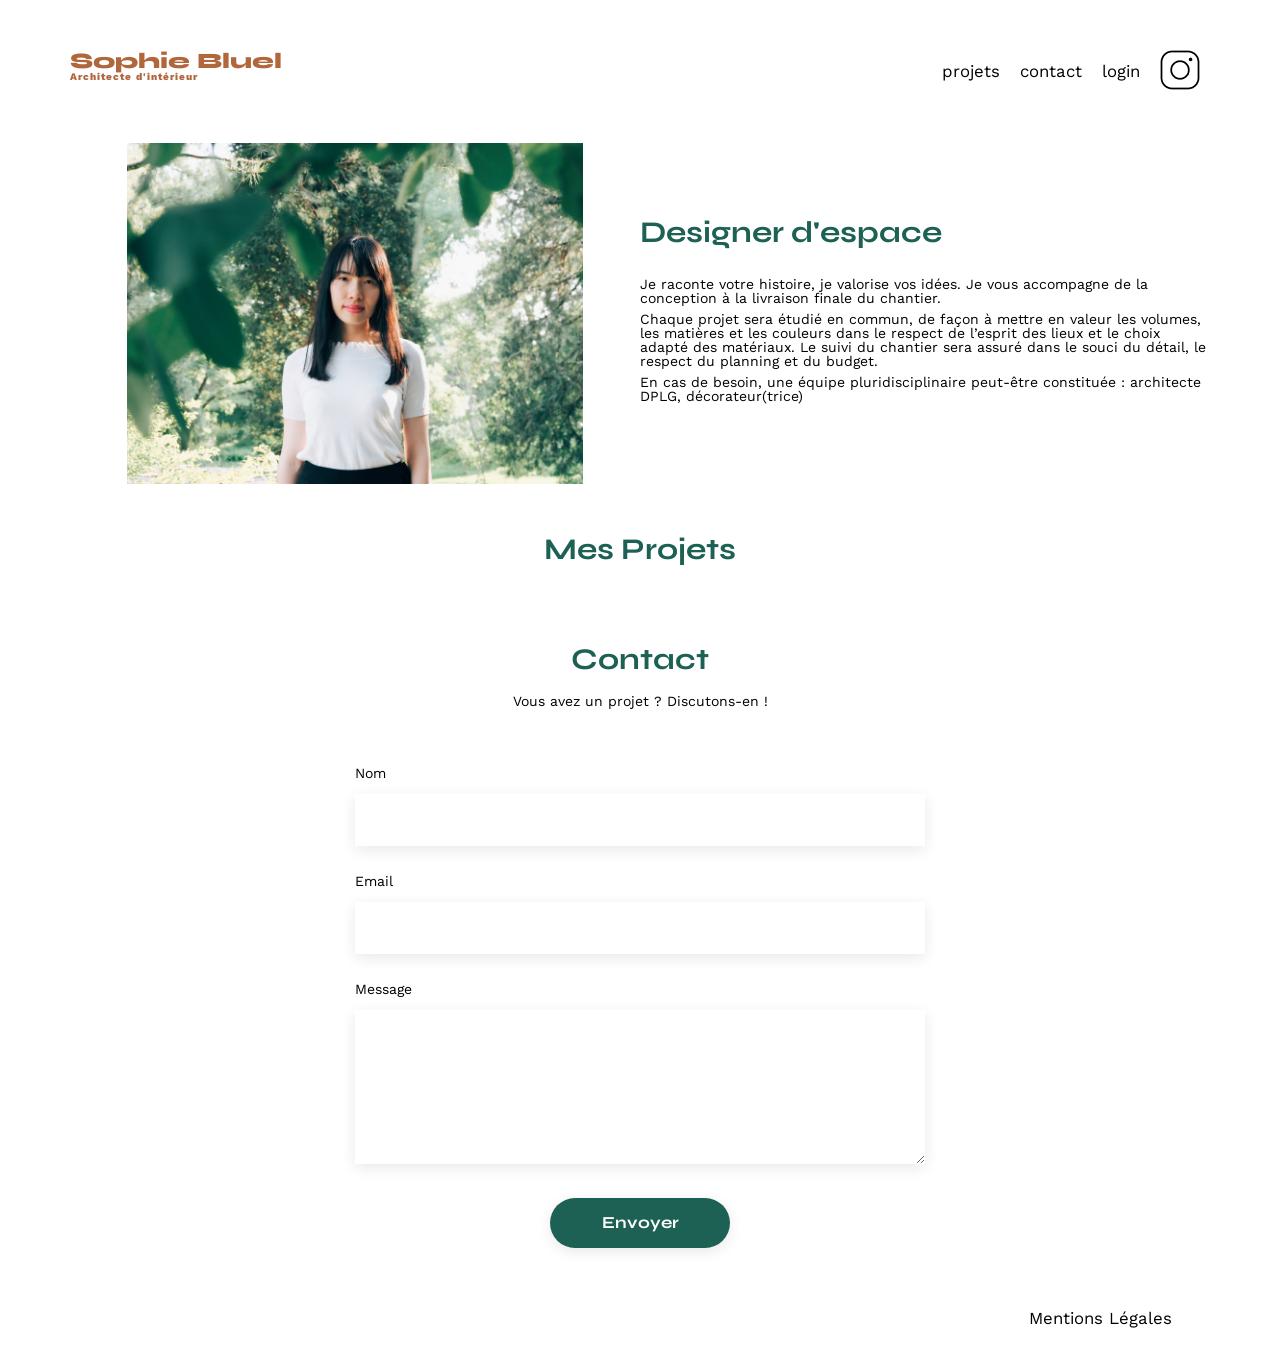
==== FrontEnd/index.html @ 7e965354 "1er commit" ====
<!DOCTYPE html>
<html lang="fr">
<head>
	<meta charset="UTF-8">
	<title>Sophie Bluel - Architecte d'intérieur</title>
	<meta name="viewport" content="width=device-width, initial-scale=1.0">
	<link rel="preconnect" href="https://fonts.googleapis.com">
	<link rel="preconnect" href="https://fonts.gstatic.com" crossorigin>
	<link href="https://fonts.googleapis.com/css2?family=Syne:wght@700;800&family=Work+Sans&display=swap" rel="stylesheet">
	<meta name="description" content="">
	<link rel="stylesheet" href="./assets/style.css">
	<script type="module" src="javascripts.js"></script>
</head>
<body>
<header>
	<h1>Sophie Bluel <span>Architecte d'intérieur</span></h1>
	<nav>
		<ul>
			<li>projets</li>
			<li>contact</li>
			<li>login</li>
			<li><img src="./assets/icons/instagram.png" alt="Instagram"></li>
		</ul>
	</nav>
</header>
<main>
	<section id="introduction">
		<figure>
			<img src="./assets/images/sophie-bluel.png" alt="">
		</figure>
		<article>
			<h2>Designer d'espace</h2>
			<p>Je raconte votre histoire, je valorise vos idées. Je vous accompagne de la conception à la livraison finale du chantier.</p>
			<p>Chaque projet sera étudié en commun, de façon à mettre en valeur les volumes, les matières et les couleurs dans le respect de l’esprit des lieux et le choix adapté des matériaux. Le suivi du chantier sera assuré dans le souci du détail, le respect du planning et du budget.</p>
			<p>En cas de besoin, une équipe pluridisciplinaire peut-être constituée : architecte DPLG, décorateur(trice)</p>
		</article>
	</section>
	<section id="portfolio">
		<h2>Mes Projets</h2>
		<div class="gallery">
			
		</div>
	</section>
	<section id="contact">
		<h2>Contact</h2>
		<p>Vous avez un projet ? Discutons-en !</p>
		<form action="#" method="post">
			<label for="name">Nom</label>
			<input type="text" name="name" id="name">
			<label for="email">Email</label>
			<input type="email" name="email" id="email">
			<label for="message">Message</label>
			<textarea name="message" id="message" cols="30" rows="10"></textarea>
			<input type="submit" value="Envoyer">
		</form>
	</section>
</main>

<footer>
	<nav>
		<ul>
			<li>Mentions Légales</li>
		</ul>
	</nav>
</footer>
</body>
</html>
---- FrontEnd/assets/style.css ----
/* http://meyerweb.com/eric/tools/css/reset/
   v2.0 | 20110126
   License: none (public domain)
*/

html, body, div, span, applet, object, iframe,
h1, h2, h3, h4, h5, h6, p, blockquote, pre,
a, abbr, acronym, address, big, cite, code,
del, dfn, em, img, ins, kbd, q, s, samp,
small, strike, strong, sub, sup, tt, var,
b, u, i, center,
dl, dt, dd, ol, ul, li,
fieldset, form, label, legend,
table, caption, tbody, tfoot, thead, tr, th, td,
article, aside, canvas, details, embed,
figure, figcaption, footer, header, hgroup,
menu, nav, output, ruby, section, summary,
time, mark, audio, video {
	margin: 0;
	padding: 0;
	border: 0;
	font-size: 100%;
	font: inherit;
	vertical-align: baseline;
}
/* HTML5 display-role reset for older browsers */
article, aside, details, figcaption, figure,
footer, header, hgroup, menu, nav, section {
	display: block;
}
body {
	line-height: 1;
}
ol, ul {
	list-style: none;
}
blockquote, q {
	quotes: none;
}
blockquote:before, blockquote:after,
q:before, q:after {
	content: '';
	content: none;
}
table {
	border-collapse: collapse;
	border-spacing: 0;
}
/** end reset css**/
body {
	max-width: 1140px;
	margin:auto;
	font-family: 'Work Sans' ;
	font-size: 14px;
}
header {
	display: flex;
	justify-content: space-between;
	margin: 50px 0
}
section {
	margin: 50px 0
}

h1{
	display: flex;
	flex-direction: column;
	font-family: 'Syne';
	font-size: 22px;
	font-weight: 800;
	color: #B1663C
}

h1 > span {
	font-family: 'Work Sans';
	font-size:10px;
	letter-spacing: 0.1em;
;
}

h2{
	font-family: 'Syne';
	font-weight: 700;
	font-size: 30px;
	color: #1D6154
}
nav ul {
	display: flex;
	align-items: center;
	list-style-type: none;

}
nav li {
	padding: 0 10px;
	font-size: 1.2em;
}

li:hover {
	color: #B1663C;
}
#introduction {
	display: flex;
	align-items: center;
}
#introduction figure {
	flex: 1
}
#introduction img {
	display: block;
	margin: auto;
	width: 80%;
}

#introduction article {
	flex: 1
}
#introduction h2 {
	margin-bottom: 1em;
}

#introduction p {
	margin-bottom: 0.5em;
}
#portfolio h2 {
	text-align: center;
	margin-bottom: 1em;
}
.gallery {
	width: 100%;
	display: grid;
	grid-template-columns: 1fr 1fr 1fr;
	grid-column-gap: 20px;
	grid-row-gap: 20px;
}

.gallery img {
	width: 100%;

}
#contact {
	width: 50%;
margin: auto;
}
#contact > * {
	text-align: center;

}
#contact h2{
	margin-bottom: 20px;
}
#contact form {
	text-align: left;
	margin-top:30px;
	display: flex;
	flex-direction: column;
}

#contact input {
	height: 50px;
	font-size: 1.2em;
	border: none;
	box-shadow: 0px 4px 14px rgba(0, 0, 0, 0.09);
}
#contact label {
	margin: 2em 0 1em 0;
}
#contact textarea {
	border: none;
	box-shadow: 0px 4px 14px rgba(0, 0, 0, 0.09);
}

input[type="submit"]{
	font-family: 'Syne';
	font-weight: 700;
	color: white;
	background-color: #1D6154;
	margin : 2em auto ;
	width: 180px;
	text-align: center;
	border-radius: 60px ;
}

footer nav ul {
	display: flex;
	justify-content: flex-end;
	margin: 2em
}

.btn-filter {
	background-color: red;
}
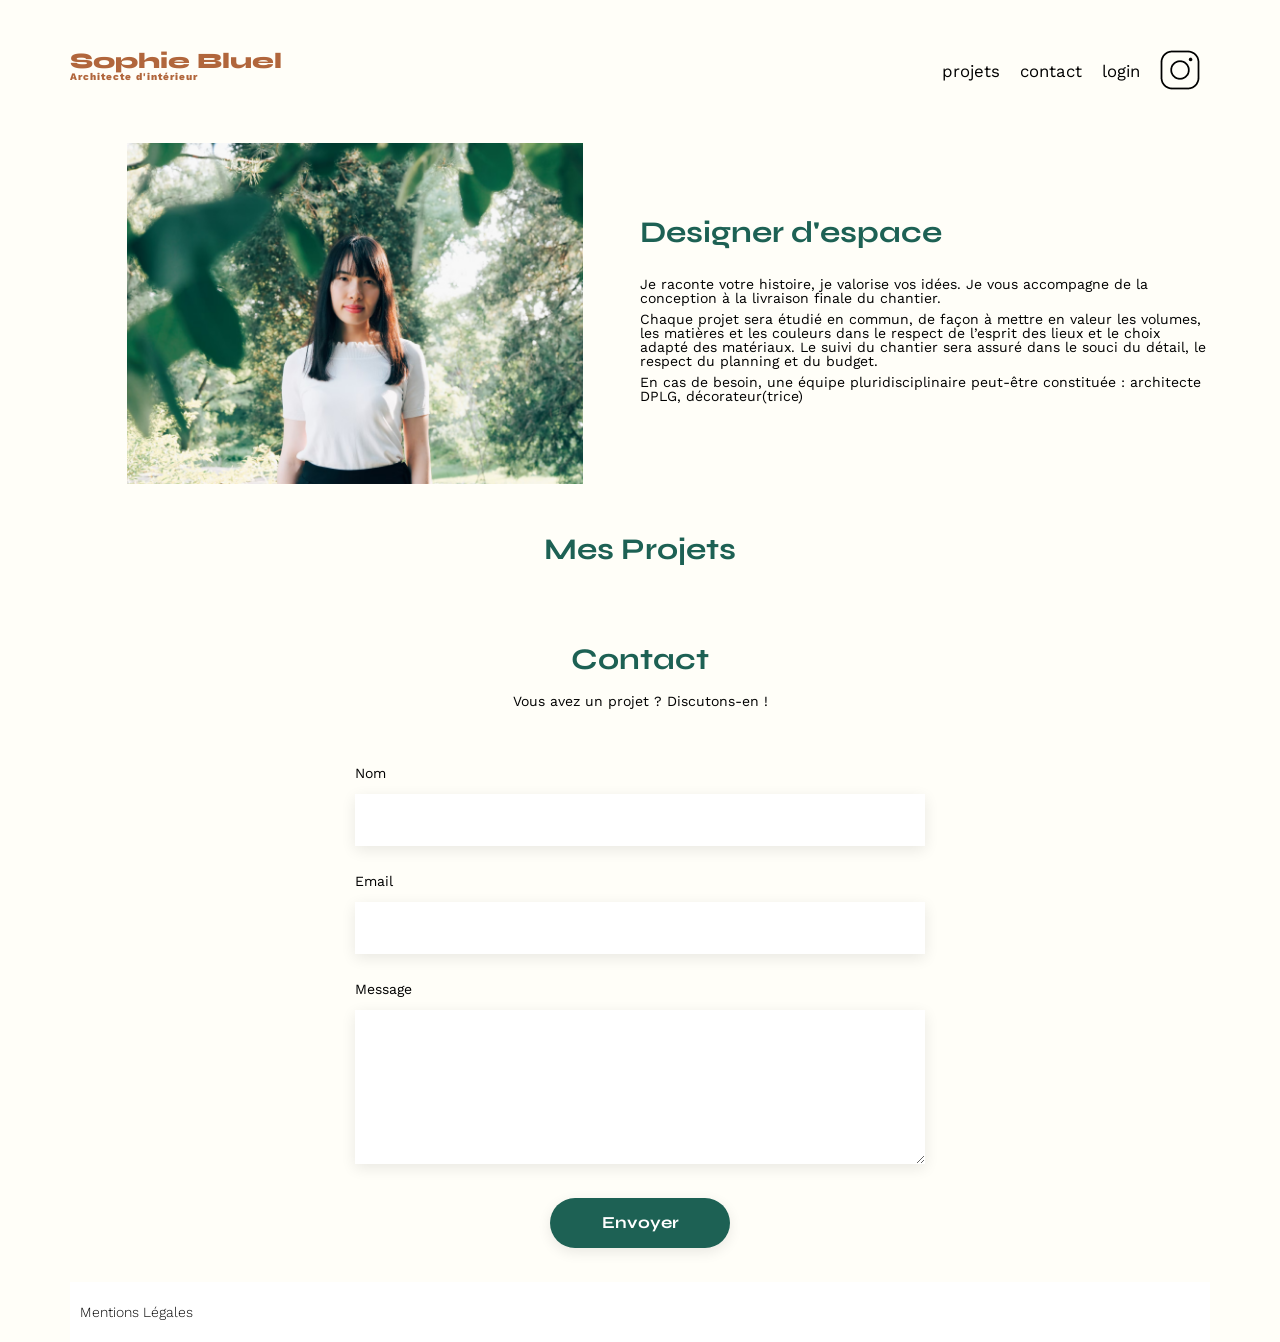
==== commit c265e0c0: "Page Login crée finition de la partie catégorie, Création de la page Log" ====
--- a/FrontEnd/index.html
+++ b/FrontEnd/index.html
@@ -1,67 +1,71 @@
 <!DOCTYPE html>
 <html lang="fr">
+
 <head>
 	<meta charset="UTF-8">
 	<title>Sophie Bluel - Architecte d'intérieur</title>
 	<meta name="viewport" content="width=device-width, initial-scale=1.0">
 	<link rel="preconnect" href="https://fonts.googleapis.com">
 	<link rel="preconnect" href="https://fonts.gstatic.com" crossorigin>
-	<link href="https://fonts.googleapis.com/css2?family=Syne:wght@700;800&family=Work+Sans&display=swap" rel="stylesheet">
+	<link href="https://fonts.googleapis.com/css2?family=Syne:wght@700;800&family=Work+Sans&display=swap"
+		rel="stylesheet">
 	<meta name="description" content="">
 	<link rel="stylesheet" href="./assets/style.css">
 	<script type="module" src="javascripts.js"></script>
 </head>
+
 <body>
-<header>
-	<h1>Sophie Bluel <span>Architecte d'intérieur</span></h1>
-	<nav>
-		<ul>
-			<li>projets</li>
-			<li>contact</li>
-			<li>login</li>
-			<li><img src="./assets/icons/instagram.png" alt="Instagram"></li>
-		</ul>
-	</nav>
-</header>
-<main>
-	<section id="introduction">
-		<figure>
-			<img src="./assets/images/sophie-bluel.png" alt="">
-		</figure>
-		<article>
-			<h2>Designer d'espace</h2>
-			<p>Je raconte votre histoire, je valorise vos idées. Je vous accompagne de la conception à la livraison finale du chantier.</p>
-			<p>Chaque projet sera étudié en commun, de façon à mettre en valeur les volumes, les matières et les couleurs dans le respect de l’esprit des lieux et le choix adapté des matériaux. Le suivi du chantier sera assuré dans le souci du détail, le respect du planning et du budget.</p>
-			<p>En cas de besoin, une équipe pluridisciplinaire peut-être constituée : architecte DPLG, décorateur(trice)</p>
-		</article>
-	</section>
-	<section id="portfolio">
-		<h2>Mes Projets</h2>
-		<div class="gallery">
-			
-		</div>
-	</section>
-	<section id="contact">
-		<h2>Contact</h2>
-		<p>Vous avez un projet ? Discutons-en !</p>
-		<form action="#" method="post">
-			<label for="name">Nom</label>
-			<input type="text" name="name" id="name">
-			<label for="email">Email</label>
-			<input type="email" name="email" id="email">
-			<label for="message">Message</label>
-			<textarea name="message" id="message" cols="30" rows="10"></textarea>
-			<input type="submit" value="Envoyer">
-		</form>
-	</section>
-</main>
+	<header>
+		<h1>Sophie Bluel <span>Architecte d'intérieur</span></h1>
+		<nav>
+			<ul>
+				<li><a href="">projets</a></li>
+				<li><a href="">contact</a></li>
+				<li><a href="login.html">login</a></li>
+				<li><img src="./assets/icons/instagram.png" alt="Instagram"></li>
+			</ul>
+		</nav>
+	</header>
+	<main>
+		<section id="introduction">
+			<figure>
+				<img src="./assets/images/sophie-bluel.png" alt="">
+			</figure>
+			<article>
+				<h2>Designer d'espace</h2>
+				<p>Je raconte votre histoire, je valorise vos idées. Je vous accompagne de la conception à la livraison
+					finale du chantier.</p>
+				<p>Chaque projet sera étudié en commun, de façon à mettre en valeur les volumes, les matières et les
+					couleurs dans le respect de l’esprit des lieux et le choix adapté des matériaux. Le suivi du
+					chantier sera assuré dans le souci du détail, le respect du planning et du budget.</p>
+				<p>En cas de besoin, une équipe pluridisciplinaire peut-être constituée : architecte DPLG,
+					décorateur(trice)</p>
+			</article>
+		</section>
+		<section id="portfolio">
+			<h2>Mes Projets</h2>
+			<div class="gallery">
 
-<footer>
-	<nav>
-		<ul>
-			<li>Mentions Légales</li>
-		</ul>
-	</nav>
-</footer>
+			</div>
+		</section>
+		<section id="contact">
+			<h2>Contact</h2>
+			<p>Vous avez un projet ? Discutons-en !</p>
+			<form action="#" method="post">
+				<label for="name">Nom</label>
+				<input type="text" name="name" id="name">
+				<label for="email">Email</label>
+				<input type="email" name="email" id="email">
+				<label for="message">Message</label>
+				<textarea name="message" id="message" cols="30" rows="10"></textarea>
+				<input type="submit" value="Envoyer">
+			</form>
+		</section>
+	</main>
+
+	<footer>
+		<p>Mentions Légales</p>
+	</footer>
 </body>
-</html>
+
+</html>
--- a/FrontEnd/assets/style.css
+++ b/FrontEnd/assets/style.css
@@ -52,6 +52,7 @@
 	margin:auto;
 	font-family: 'Work Sans' ;
 	font-size: 14px;
+	background-color: #FFFEF8;
 }
 header {
 	display: flex;
@@ -90,12 +91,17 @@
 	list-style-type: none;
 
 }
-nav li {
+nav li  {
 	padding: 0 10px;
 	font-size: 1.2em;
 }
 
-li:hover {
+nav li a {
+	text-decoration: none;
+	color: black;
+}
+
+li a:hover {
 	color: #B1663C;
 }
 #introduction {
@@ -180,12 +186,107 @@
 	border-radius: 60px ;
 }
 
-footer nav ul {
-	display: flex;
-	justify-content: flex-end;
-	margin: 2em
+footer {
+	width: 100%;
+	height: 60px;
+	background-color: white;
+	align-content: center;
+	justify-items: end;
+}
+
+footer p {
+	font-family: 'Work Sans';
+	padding: 0px 10px;
+	font-weight: 300;
+}
+
+
+#portfolio nav {
+	display: flex;
+	align-items: center;
+	justify-content: center;
+	gap: 10px;
+	margin-bottom: 30px;
+	height: 40px;
+}
+
+#portfolio nav :first-child {
+	color: white;
+	background-color: #1D6154;
 }
 
 .btn-filter {
-	background-color: red;
-}+	height: 100%;
+	font-weight: 700;
+	font-size: 16px;
+	line-height: 100%;
+	color: #1D6154;
+	align-content: center;
+	background-color: white;
+	border-radius: 24px;
+    padding: 4px 19px 4px 19px;
+	border: #91beb6 solid 1px;
+}
+
+/* page login */
+
+.bodyLog {
+	display: flex;
+	flex-direction: column;
+	justify-content: space-between;
+	min-height: 100vh;
+}
+
+.loginPage {
+	display: flex;
+	flex-direction: column;
+	justify-content: space-between;
+}
+
+.loginPage nav li {
+	font-family: 'Work Sans';
+	font-weight: 400;
+}
+
+.loginPage nav li:nth-child(3) {
+	font-weight: 600;
+}
+
+
+#loginForm {
+	width: 35%;
+	margin: auto;
+	margin-bottom: 100px;
+}
+
+#loginForm h2{
+	margin-bottom: 20px;
+	text-align: center;
+}
+#loginForm form {
+	text-align: left;
+	margin-top:30px;
+	display: flex;
+	flex-direction: column;
+}
+
+#loginForm input {
+	height: 50px;
+	font-size: 1.2em;
+	border: none;
+	box-shadow: 0px 4px 14px rgba(0, 0, 0, 0.09);
+}
+
+#loginForm input[type="submit"]  {
+	width: fit-content;
+	padding: 0px 40px;
+}
+#loginForm label {
+	margin: 2em 0 1em 0;
+}
+
+#loginForm form label:last-of-type {
+	text-align: center;
+	text-decoration: underline;
+}
+
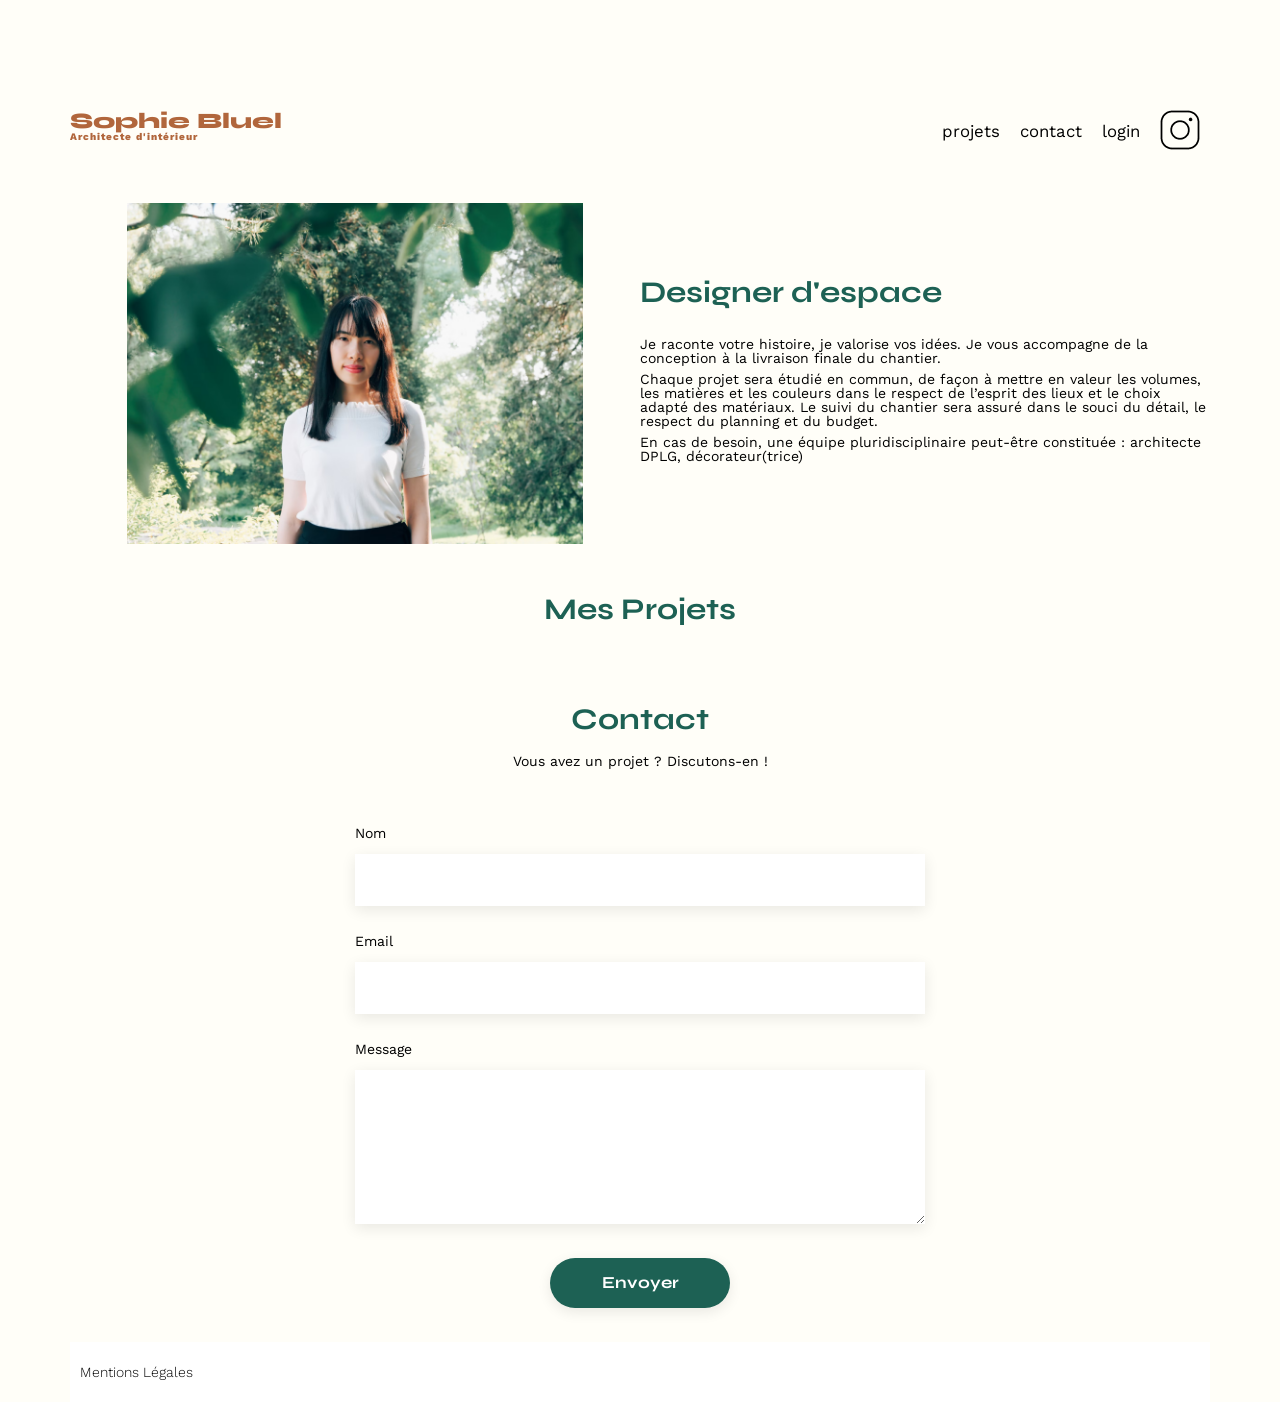
==== commit b3627bd4: "bandeau/ logout / btnEdition btnEdition ajouter mais quelque modif à faire possiblement compliquer d" ====
--- a/FrontEnd/index.html
+++ b/FrontEnd/index.html
@@ -9,6 +9,9 @@
 	<link rel="preconnect" href="https://fonts.gstatic.com" crossorigin>
 	<link href="https://fonts.googleapis.com/css2?family=Syne:wght@700;800&family=Work+Sans&display=swap"
 		rel="stylesheet">
+	<link rel="stylesheet" href="https://cdnjs.cloudflare.com/ajax/libs/font-awesome/6.2.1/css/all.min.css"
+        integrity="sha512-MV7K8+y+gLIBoVD59lQIYicR65iaqukzvf/nwasF0nqhPay5w/9lJmVM2hMDcnK1OnMGCdVK+iQrJ7lzPJQd1w=="
+        crossorigin="anonymous" referrerpolicy="no-referrer" />
 	<meta name="description" content="">
 	<link rel="stylesheet" href="./assets/style.css">
 	<script type="module" src="javascripts.js"></script>
--- a/FrontEnd/assets/style.css
+++ b/FrontEnd/assets/style.css
@@ -57,7 +57,8 @@
 header {
 	display: flex;
 	justify-content: space-between;
-	margin: 50px 0
+	margin-bottom: 50px ;
+	padding-top: 110px;
 }
 section {
 	margin: 50px 0
@@ -290,3 +291,43 @@
 	text-decoration: underline;
 }
 
+.errorMsg {
+	text-align: center;
+	color: red;
+	margin-top: 10px ;
+}
+
+/*CSS une fois login*/
+.barEdit {
+	position: absolute;
+	top: 0;
+	right: 0;
+	left: 0;
+	margin-bottom: 50px;
+	width: 100%;
+	height: 60px;
+	background-color: black;
+	display: flex;
+	justify-content: center;
+	align-items: center;
+	gap: 10px;
+}
+.divEdit {
+	color: white;
+	display: flex;
+	flex-flow: row;
+	align-items: center;
+	gap: 10px;
+} 
+
+.divEdit i {
+	display: flex;
+	justify-content: center;
+	align-items: center;
+	height: 16px;
+	width: 16px	;
+}
+
+.divEdit.btnEdition {
+	color: #1D6154;
+}
